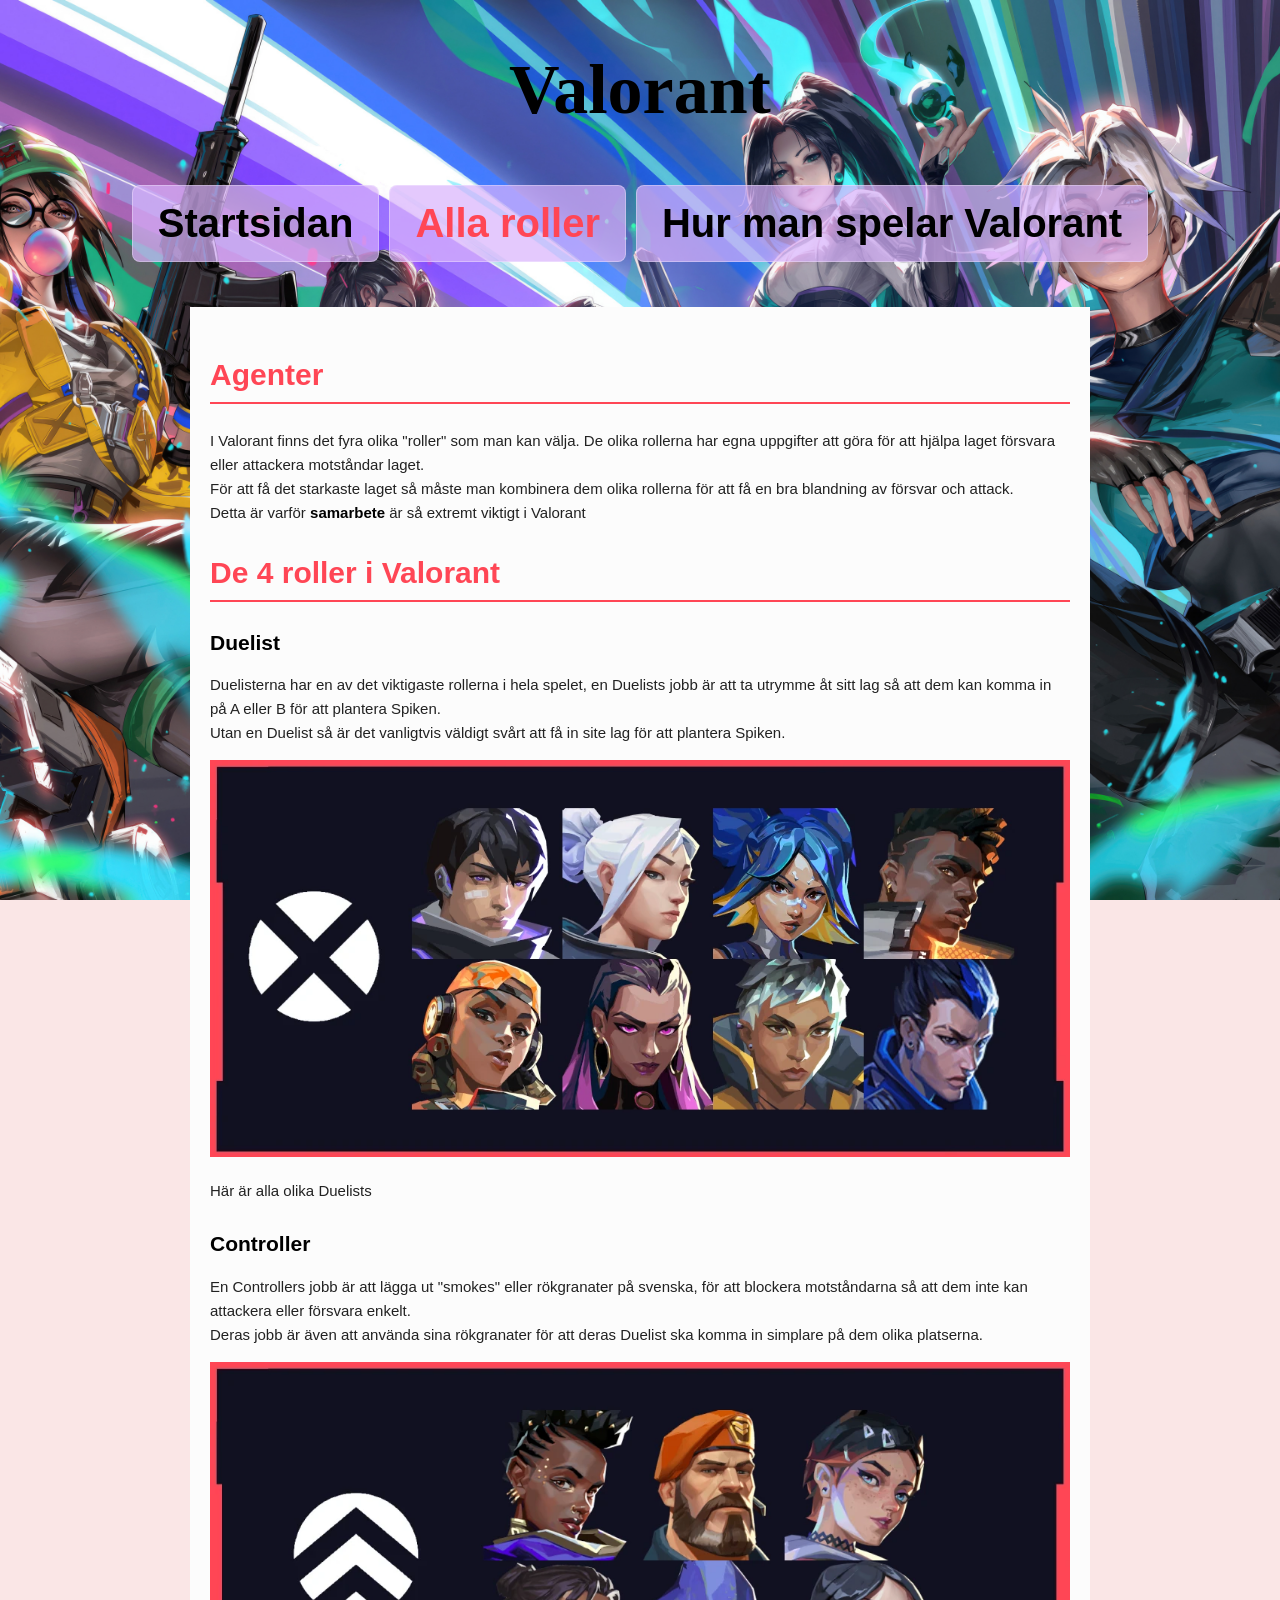
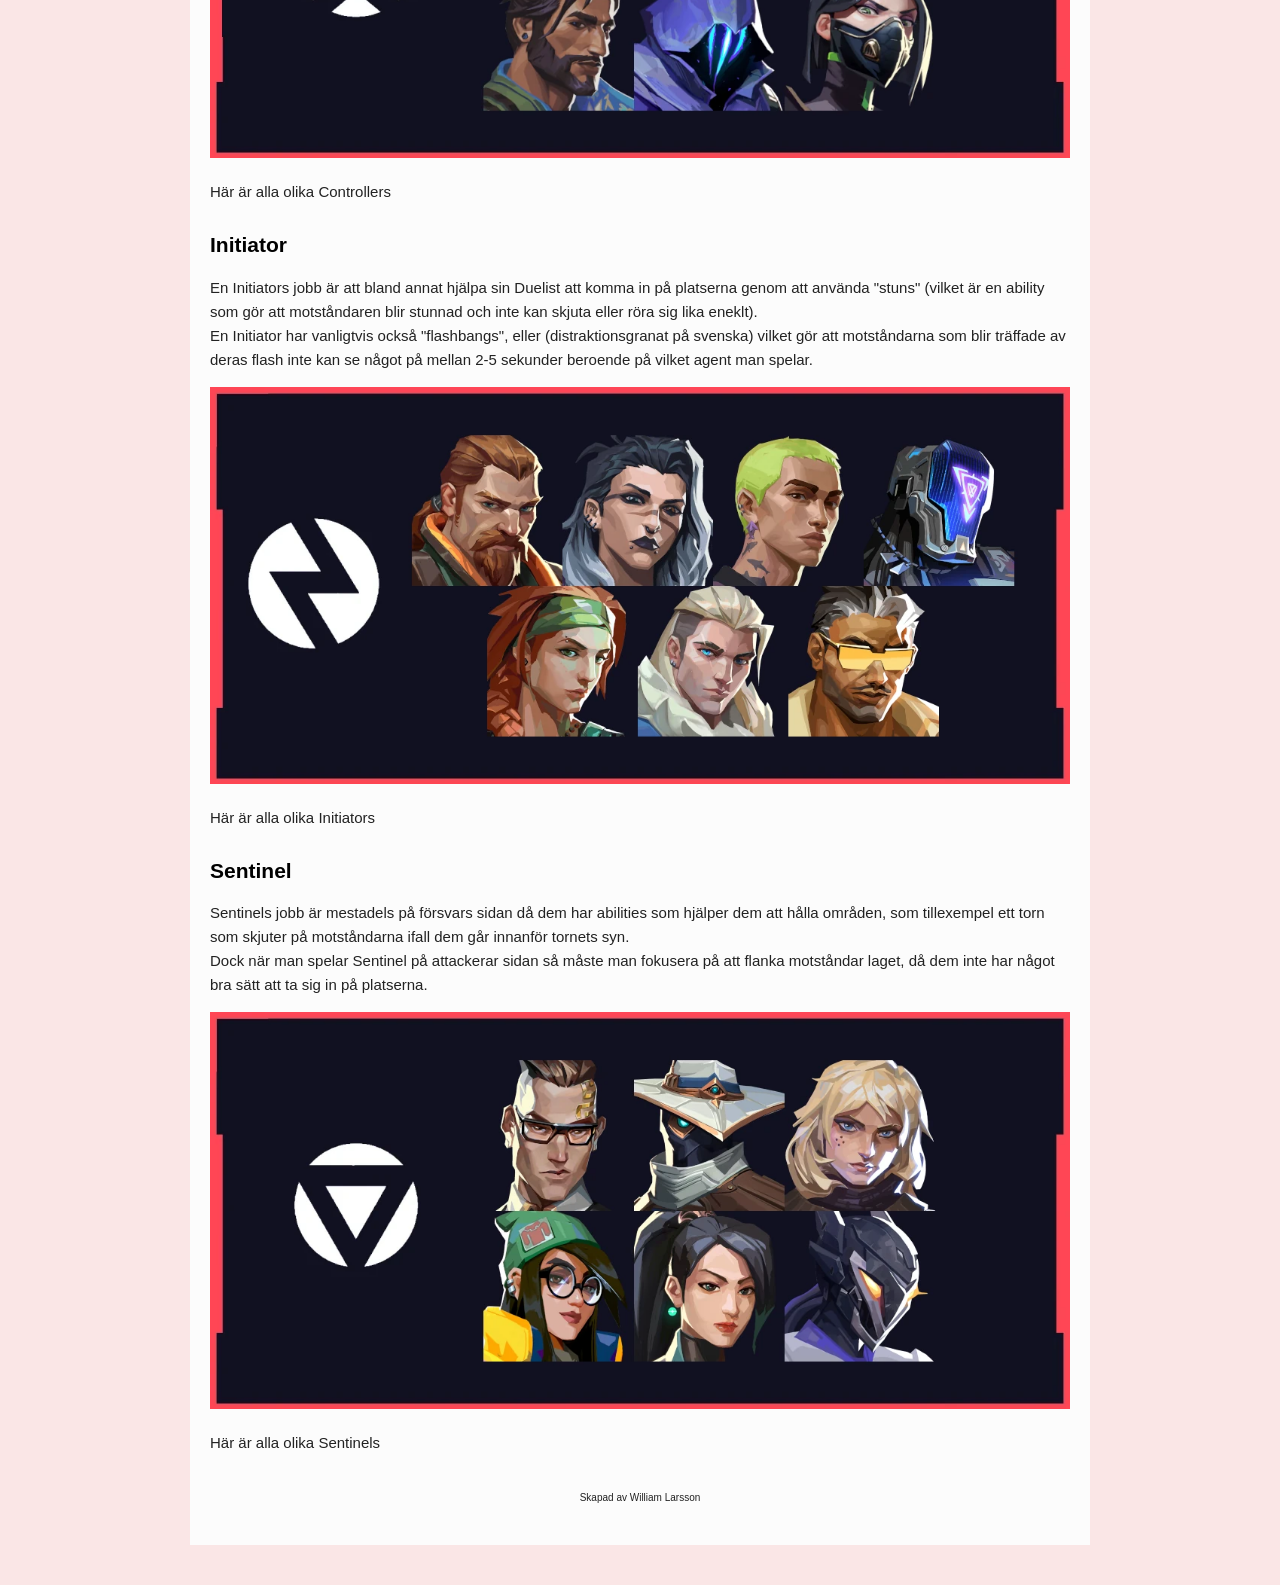
==== Valorant/Roles.html @ bc64bfe8 "Added everything" ====
<!DOCTYPE html>
<html lang="sv">
<head>
    <meta charset="UTF-8">
    <meta name="viewport" content="width=device-width, initial-scale=1.0">
    <title>Roller i Valorant</title>
    <link rel="stylesheet" href="style.css"
    
</head>
<body>
    <header>
    <h1>
        Valorant
    </h1>
    
    </header>
          <nav>
        <ul>
            <li><a href="index.html">Startsidan</a> </li>
            <li><a href="Roles.html" class="aktiv">Alla roller</a></li>
            <li><a href="Spelet.html">Hur man spelar Valorant</a></li>
        </ul>
    </nav>
    <main id="hemsida">
    <h2>
        Agenter
    </h2>
        <p>
        I Valorant finns det fyra olika "roller" som man kan välja. De olika rollerna har egna uppgifter att göra för att hjälpa laget försvara eller attackera motståndar laget. 
    <br>
        För att få det starkaste laget så måste man kombinera dem olika rollerna för att få en bra blandning av försvar och attack. 
    <br>
        Detta är varför <strong>samarbete</strong> är så extremt viktigt i Valorant
        </p>
    <h2>
        De 4 roller i Valorant
    </h2>
    <h3>
        Duelist
    </h3>
        <p>
        Duelisterna har en av det viktigaste rollerna i hela spelet, en Duelists jobb är att ta utrymme åt sitt lag så att dem kan komma in på A eller B för att plantera Spiken. 
    <br>
        Utan en Duelist så är det vanligtvis väldigt svårt att få in site lag för att plantera Spiken.
        </p> 
   
        <img src="Bilder/duelists.webp" alt="Duelists">
    <br>
        <p>
        Här är alla olika Duelists
        </p>
    
    <h3>
        Controller      
    </h3>
        <p>
        En Controllers jobb är att lägga ut "smokes" eller rökgranater på svenska, för att blockera motståndarna så att dem inte kan attackera eller försvara enkelt. 
        <br>
        Deras jobb är även att använda sina rökgranater för att deras Duelist ska komma in simplare på dem olika platserna.
        </p>

        <img src="Bilder/controllers.webp" alt="Controllers">  
    <br>
        <p>
            Här är alla olika Controllers
        </p>
    <h3>
        Initiator
    </h3>
        <p>
        En Initiators jobb är att bland annat hjälpa sin Duelist att komma in på platserna genom att använda "stuns" (vilket är en ability som gör att motståndaren blir stunnad och inte kan skjuta eller röra sig lika eneklt).
    <br>
        En Initiator har vanligtvis också "flashbangs", eller (distraktionsgranat på svenska) vilket gör att motståndarna som blir träffade av deras flash inte kan se något på mellan 2-5 sekunder beroende på vilket agent man spelar.
        </p>
   
        <img src="Bilder/initiators.webp" alt="Initiators">
   <br>
        <p>
            Här är alla olika Initiators
        </p>
    <h3>
        Sentinel
    </h3>
        <p>
        Sentinels jobb är mestadels på försvars sidan då dem har abilities som hjälper dem att hålla områden, som tillexempel ett torn som skjuter på motståndarna ifall dem går innanför tornets syn.
        <br>
        Dock när man spelar Sentinel på attackerar sidan så måste man fokusera på att flanka motståndar laget, då dem inte har något bra sätt att ta sig in på platserna.
    </p>
  
        <img src="Bilder/sentinels.webp" alt="Sentinels"
    <br>
        <p>
        Här är alla olika Sentinels
        </p>
        <footer>
    Skapad av William Larsson
</footer>
</main>

</body>
</html>
---- Valorant/style.css ----
body {
    margin: 0;
    font-family: Verdana, Geneva, Tahoma, sans-serif;
    background-color: #d8c8c8;
       margin: 0;
    font-family: Verdana, Geneva, Tahoma, sans-serif;
    background-color: #fae6e6;
    background-image: url("Bilder/Valorant\ bakgrund.jpg");
    background-size: cover;
    background-position: center;
    background-attachment: fixed;
    color: #222
}
header {
    color: black;
    text-align: center;
    padding: 15px;
    padding: 50px;
    background: transparent;
}
header h1 {
    font-size: 70px;
    margin: 0;
    font-family: 'Times New Roman', Times, serif;
    color: black;
}
nav {
    background-color: #f2f2f2;
    background: transparent;
}
nav ul {
    list-style: none;
    margin: 0;
    padding: 0;
    display: flex;
    justify-content: center;
    font-size: 40px;
    font-weight: bold;
    font-family: Verdana, Geneva, Tahoma, sans-serif;
    flex-wrap: wrap;
}
nav a {
    color: black;
    text-decoration: none;
    padding: 15px 25px;
    display: block;
    border: 1px solid rgba(255,255,255,0.3);
    border-radius: 8px;
    margin: 5px;
    background-color: rgba(217, 179, 252, 0.7);
}
nav a:hover {
    color: #ff4655;
}
.aktiv {
    font-weight: bold;
    color: #ff4655;
}
main {
    width: 90%;
    max-width: 900px;
    margin: 40px auto;
    line-height: 1.5;
}
main img {
    max-width: 100%;
    height: auto;
}
main a {
    color: #ff4655;
    font-weight: bold;
}
main a:hover {
    text-decoration: none;
}
main ul {
    list-style: square;
}
#hemsida {
    background-color: #fcfcfc;
    padding: 20px;
}
header {
    color: white;
    text-align: center;
    padding: 50px;
    background: transparent;
}
footer {
    text-align: center;
    padding: 20px;
    margin-top: 5px;
font-size: 10px;
}
main h2 {
    color: #ff4655;
    font-size: 30px;
    border-bottom: 2px solid;
    padding-bottom: 5px;
}
main h3 {
    color: black;
    font-size: 21px;
    margin-top: 25px;
    margin-bottom: 5px;
}
main p {
    font-size: 15px;
    line-height: 1.6;
}
* {
    box-sizing: border-box;
}
strong {
    color: #000000;
}
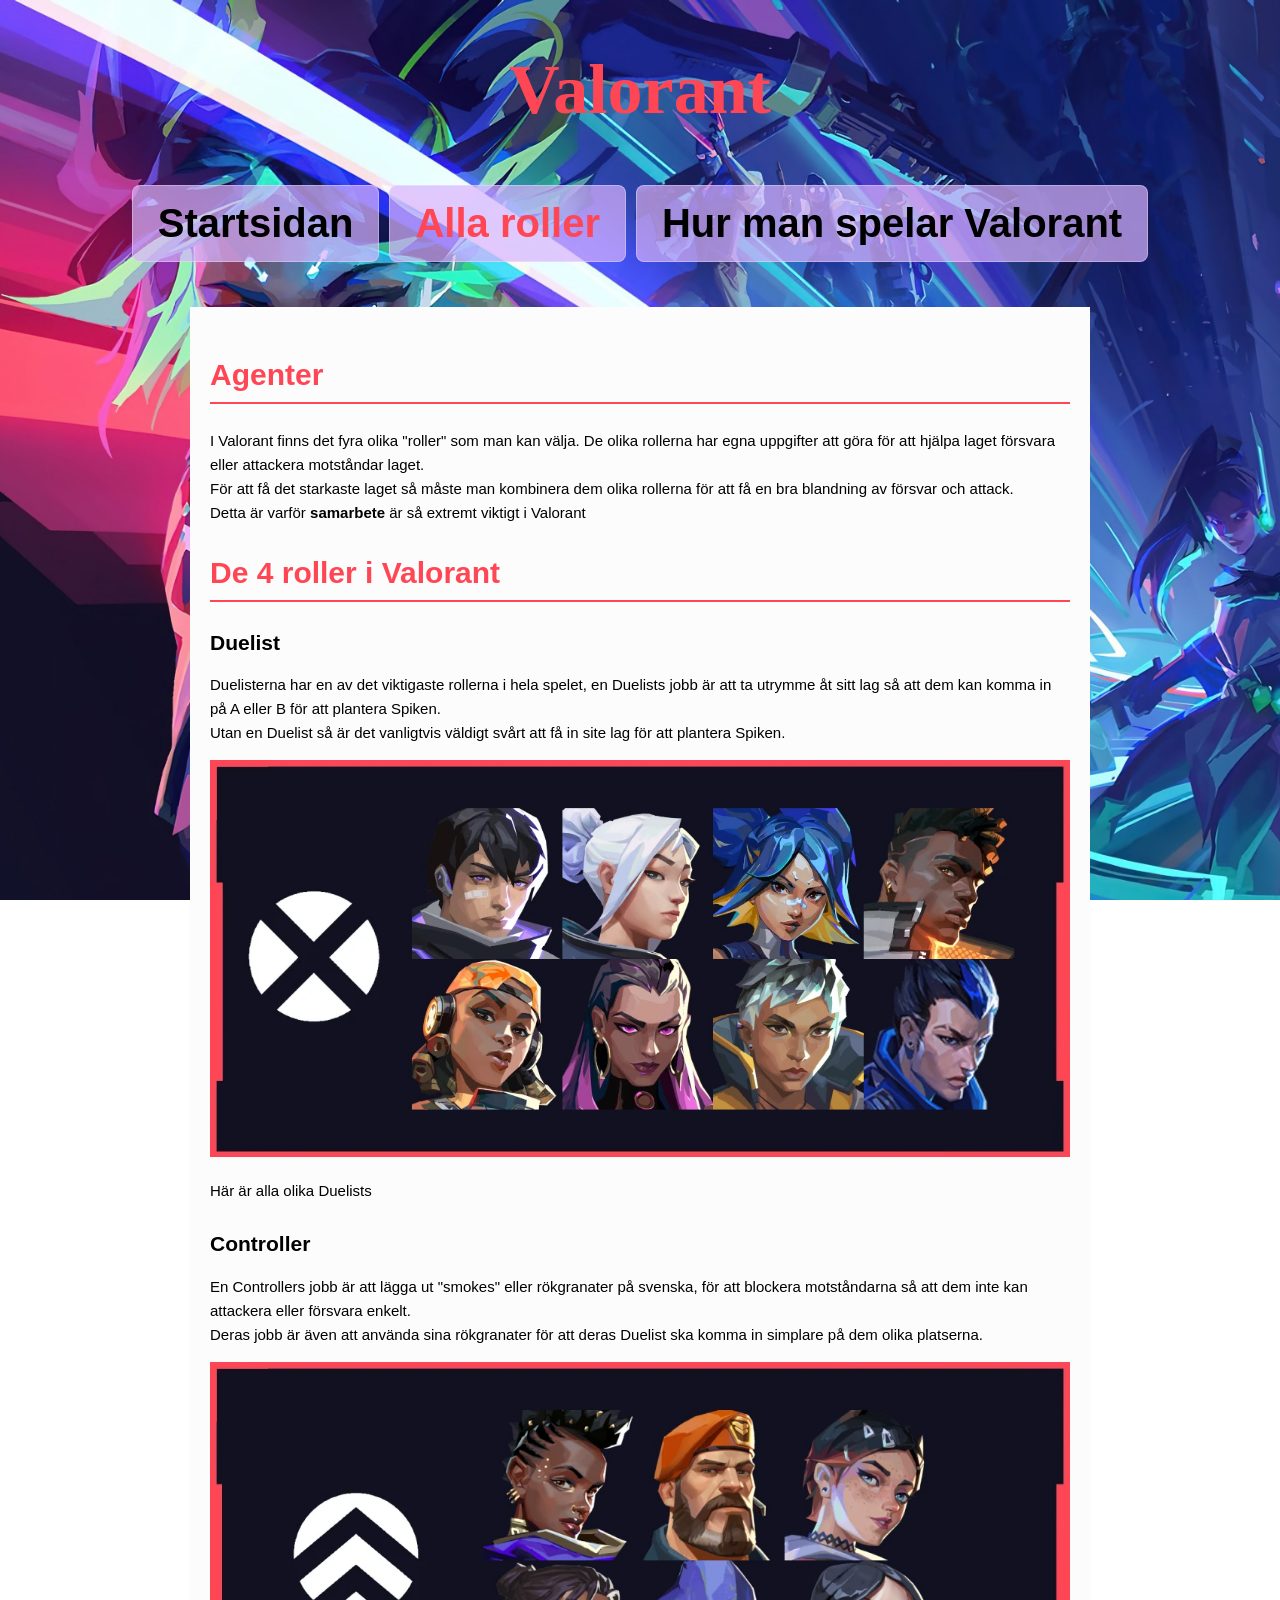
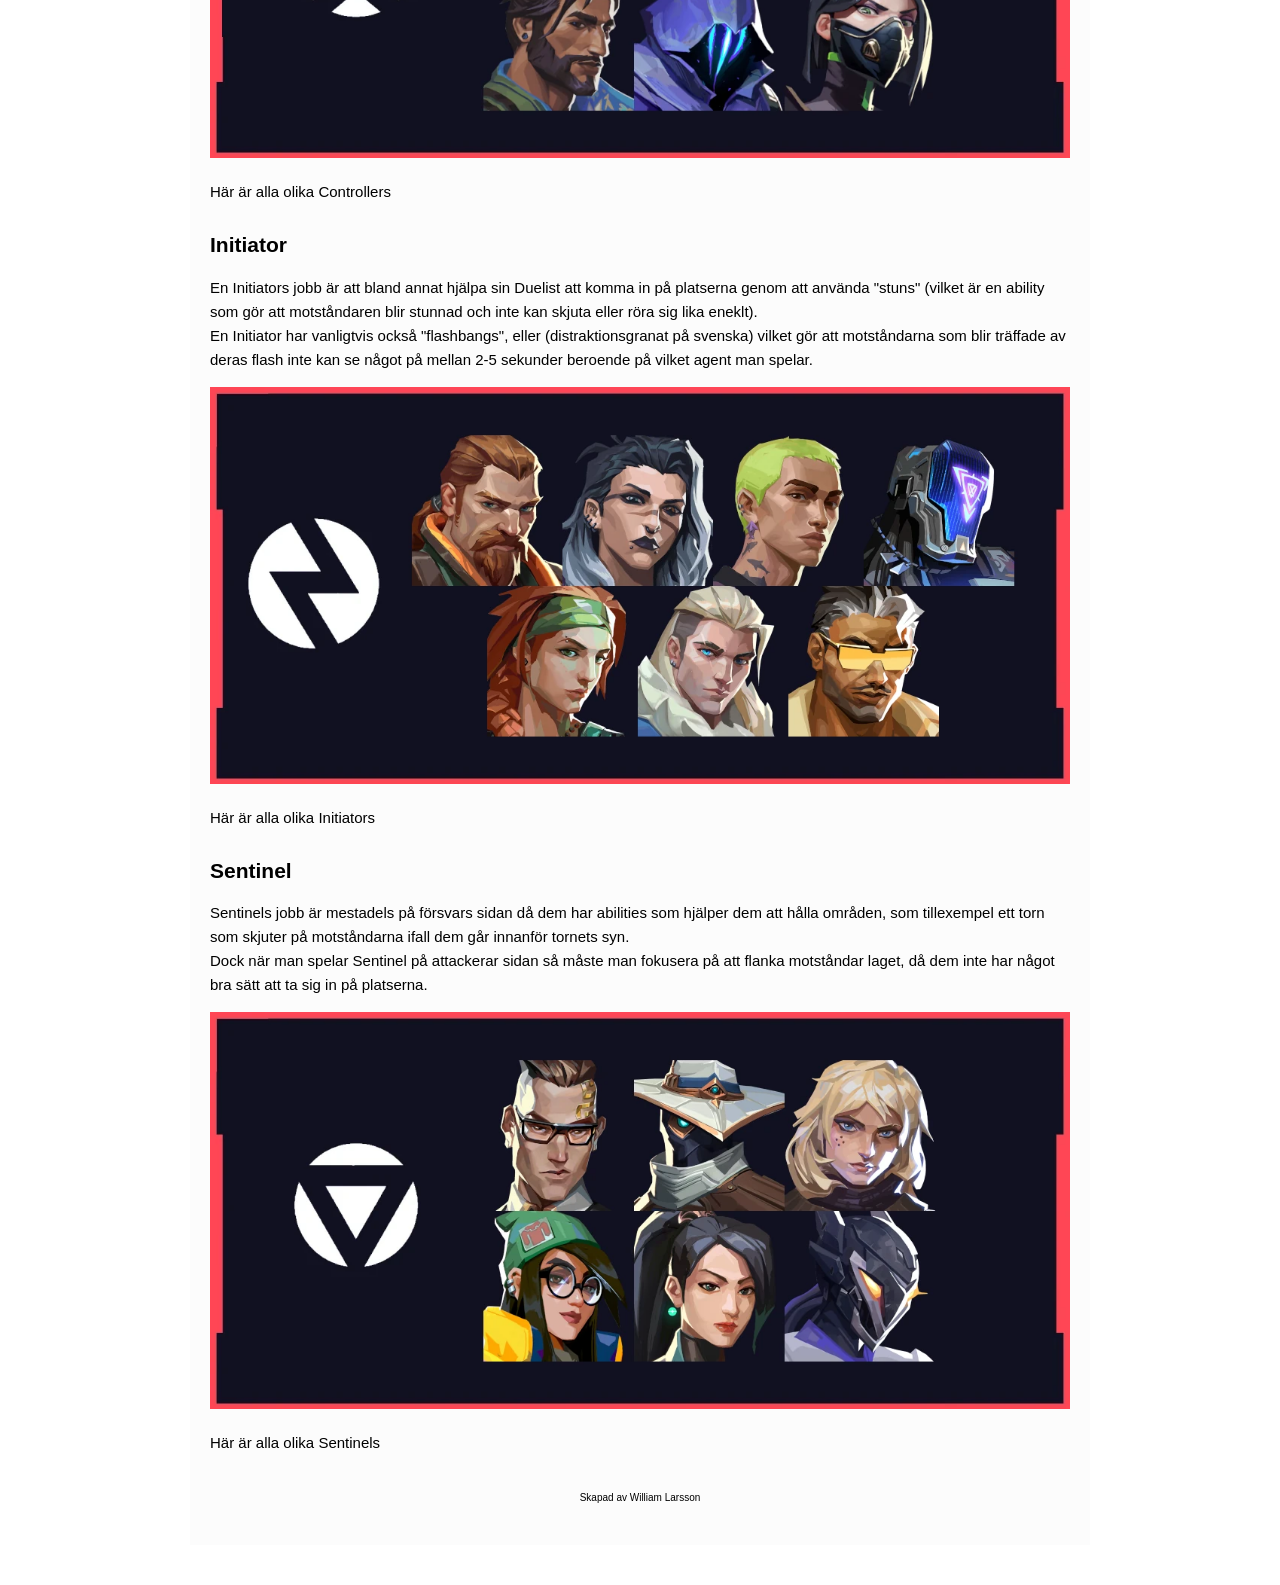
==== commit 36f20791: "Fixed validation" ====
--- a/Valorant/Roles.html
+++ b/Valorant/Roles.html
@@ -4,10 +4,10 @@
     <meta charset="UTF-8">
     <meta name="viewport" content="width=device-width, initial-scale=1.0">
     <title>Roller i Valorant</title>
-    <link rel="stylesheet" href="style.css"
+    <link rel="stylesheet" href="style.css">
     
 </head>
-<body>
+<body class="roller">
     <header>
     <h1>
         Valorant
@@ -87,7 +87,7 @@
         Dock när man spelar Sentinel på attackerar sidan så måste man fokusera på att flanka motståndar laget, då dem inte har något bra sätt att ta sig in på platserna.
     </p>
   
-        <img src="Bilder/sentinels.webp" alt="Sentinels"
+        <img src="Bilder/sentinels.webp" alt="Sentinels">
     <br>
         <p>
         Här är alla olika Sentinels
--- a/Valorant/style.css
+++ b/Valorant/style.css
@@ -1,15 +1,26 @@
-body {
+.start {
     margin: 0;
     font-family: Verdana, Geneva, Tahoma, sans-serif;
-    background-color: #d8c8c8;
-       margin: 0;
-    font-family: Verdana, Geneva, Tahoma, sans-serif;
-    background-color: #fae6e6;
     background-image: url("Bilder/Valorant\ bakgrund.jpg");
     background-size: cover;
     background-position: center;
     background-attachment: fixed;
-    color: #222
+}
+.roller{
+    margin: 0;
+    font-family: Verdana, Geneva, Tahoma, sans-serif;
+    background-image: url("Bilder/bakgrund.jpg");
+    background-size: cover;
+    background-position: center;
+    background-attachment: fixed;
+}
+.spelet {
+    margin: 0;
+    font-family: Verdana, Geneva, Tahoma, sans-serif;
+    background-image: url("Bilder/bakkgrund.jpg");
+    background-size: cover;
+    background-position: center;
+    background-attachment: fixed;
 }
 header {
     color: black;
@@ -22,8 +33,9 @@
     font-size: 70px;
     margin: 0;
     font-family: 'Times New Roman', Times, serif;
-    color: black;
+    color: #ff4655;
 }
+
 nav {
     background-color: #f2f2f2;
     background: transparent;
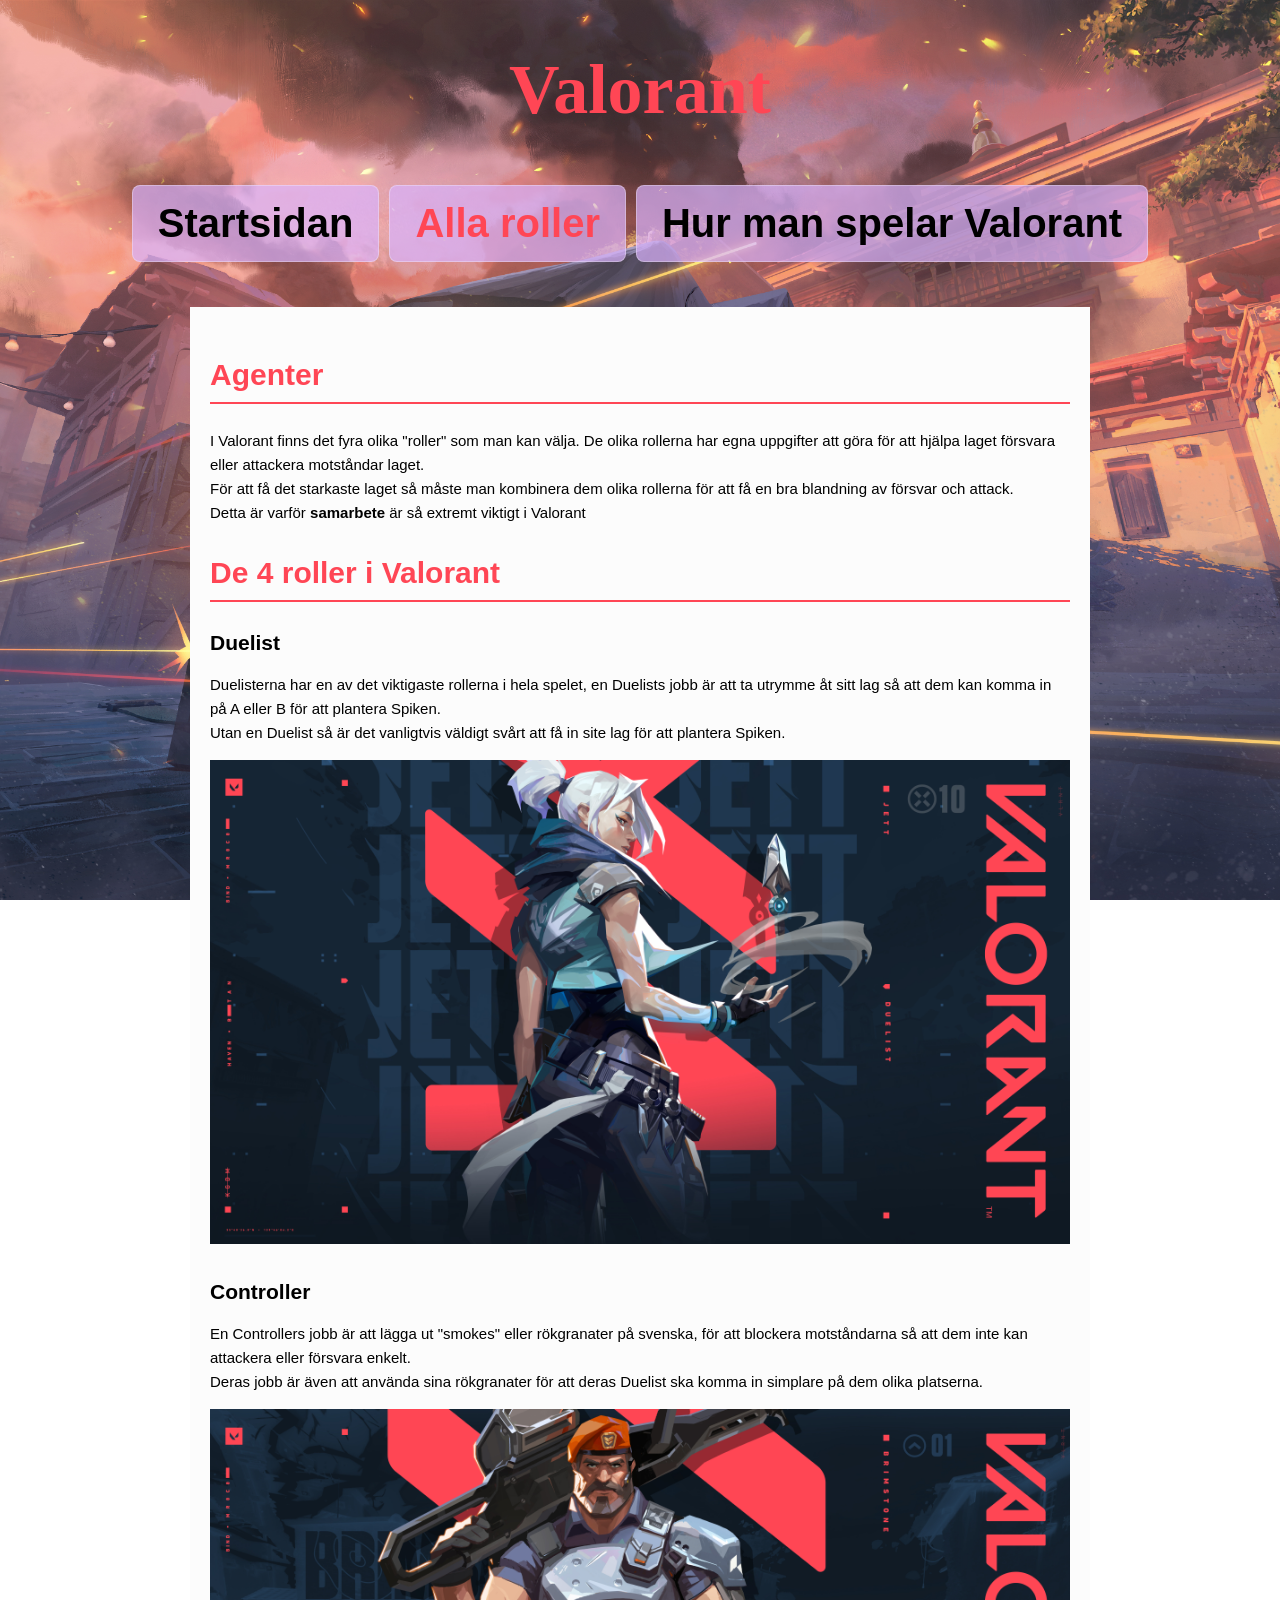
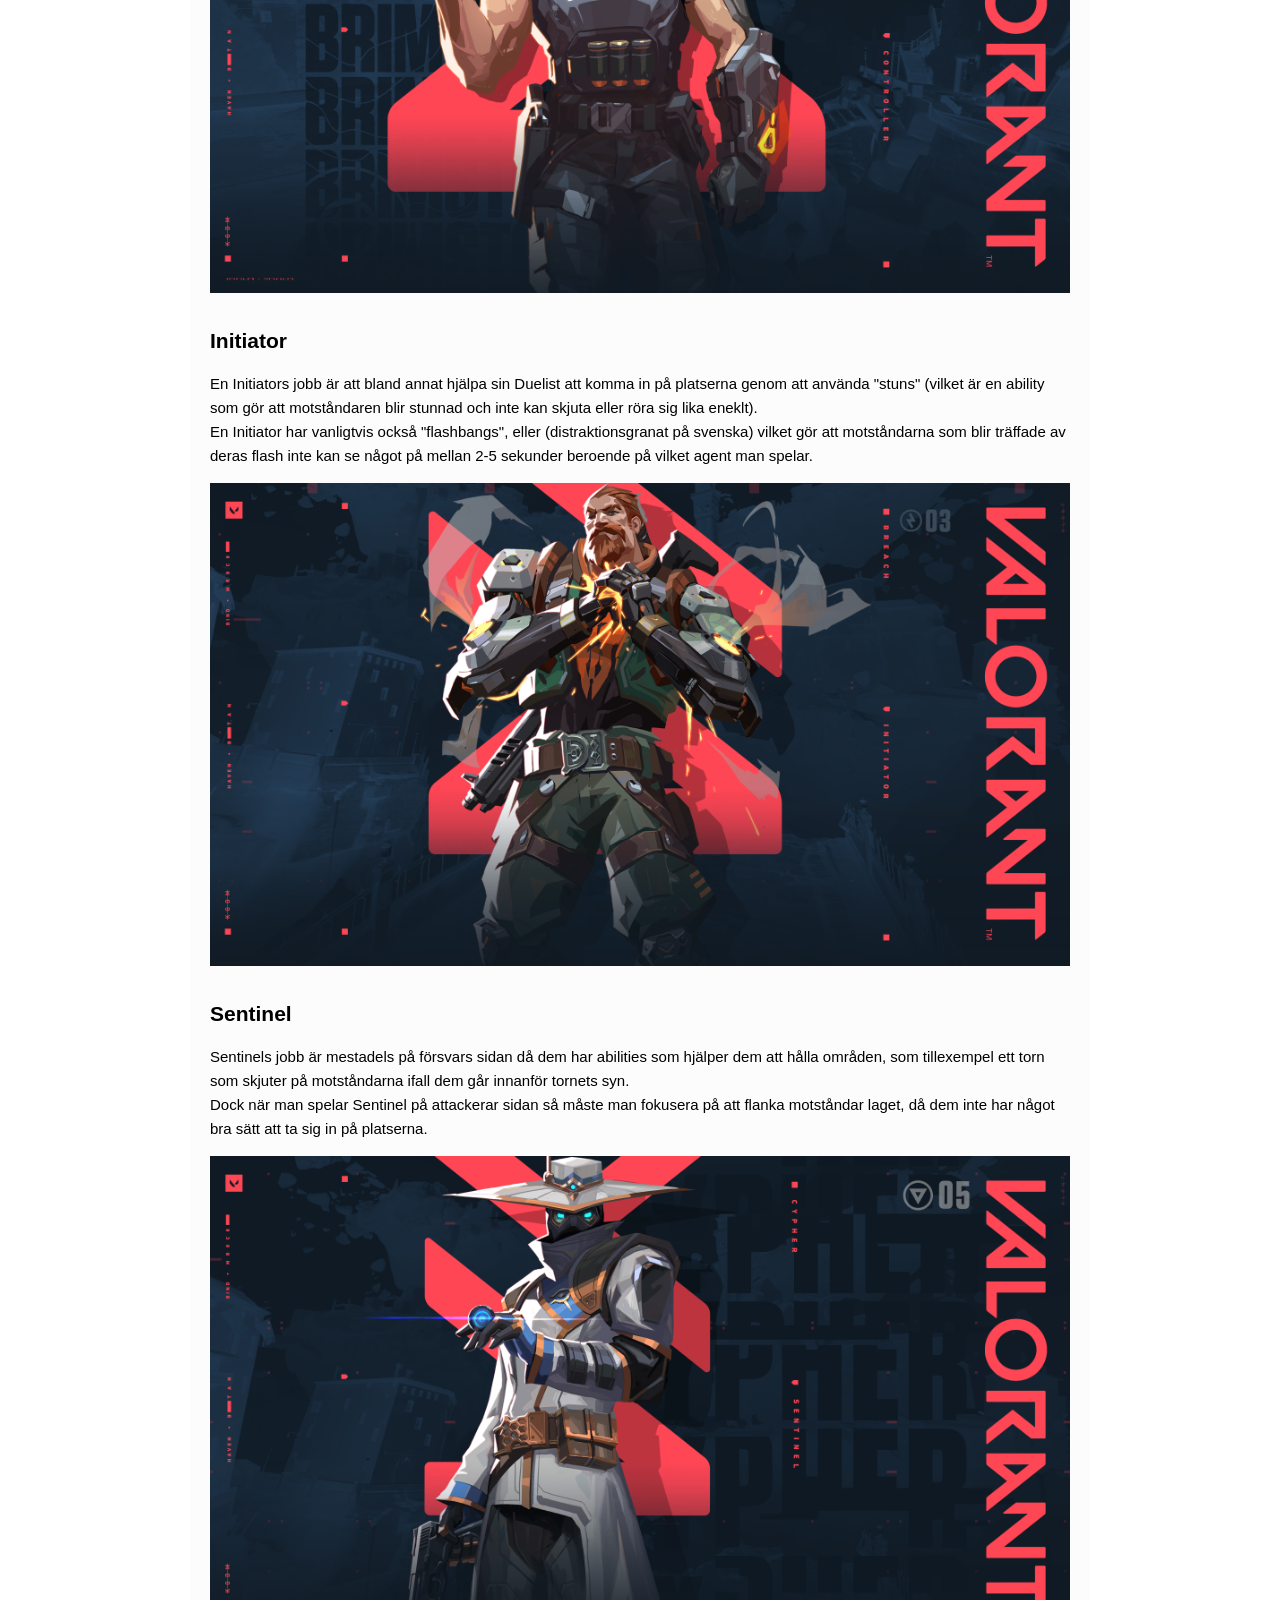
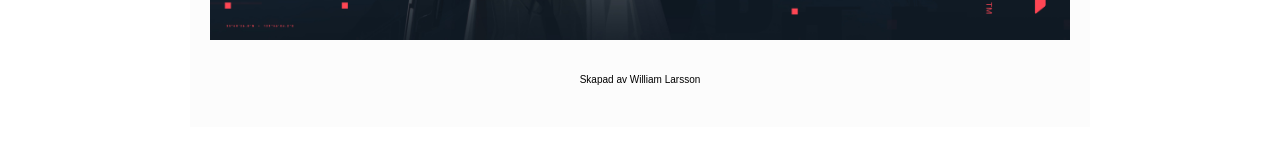
==== commit 233beddc: "fix" ====
--- a/Valorant/Roles.html
+++ b/Valorant/Roles.html
@@ -44,12 +44,8 @@
         Utan en Duelist så är det vanligtvis väldigt svårt att få in site lag för att plantera Spiken.
         </p> 
    
-        <img src="Bilder/duelists.webp" alt="Duelists">
+        <img src="Bilder/VALORANT_Jett_Dark.jpg" alt="Duelists">
     <br>
-        <p>
-        Här är alla olika Duelists
-        </p>
-    
     <h3>
         Controller      
     </h3>
@@ -59,11 +55,8 @@
         Deras jobb är även att använda sina rökgranater för att deras Duelist ska komma in simplare på dem olika platserna.
         </p>
 
-        <img src="Bilder/controllers.webp" alt="Controllers">  
+        <img src="Bilder/VALORANT_Brimm_Dark.jpg" alt="Controllers">  
     <br>
-        <p>
-            Här är alla olika Controllers
-        </p>
     <h3>
         Initiator
     </h3>
@@ -73,11 +66,8 @@
         En Initiator har vanligtvis också "flashbangs", eller (distraktionsgranat på svenska) vilket gör att motståndarna som blir träffade av deras flash inte kan se något på mellan 2-5 sekunder beroende på vilket agent man spelar.
         </p>
    
-        <img src="Bilder/initiators.webp" alt="Initiators">
+        <img src="Bilder/VALORANT_Breach_Dark.jpg" alt="Initiators">
    <br>
-        <p>
-            Här är alla olika Initiators
-        </p>
     <h3>
         Sentinel
     </h3>
@@ -87,11 +77,8 @@
         Dock när man spelar Sentinel på attackerar sidan så måste man fokusera på att flanka motståndar laget, då dem inte har något bra sätt att ta sig in på platserna.
     </p>
   
-        <img src="Bilder/sentinels.webp" alt="Sentinels">
+        <img src="Bilder/VALORANT_Cypher_Dark.jpg" alt="Sentinels">
     <br>
-        <p>
-        Här är alla olika Sentinels
-        </p>
         <footer>
     Skapad av William Larsson
 </footer>
--- a/Valorant/style.css
+++ b/Valorant/style.css
@@ -1,7 +1,7 @@
 .start {
     margin: 0;
     font-family: Verdana, Geneva, Tahoma, sans-serif;
-    background-image: url("Bilder/Valorant\ bakgrund.jpg");
+    background-image: url("Bilder/Valorant_Launch_KV_424_designpass_F.jpg");
     background-size: cover;
     background-position: center;
     background-attachment: fixed;
@@ -9,7 +9,7 @@
 .roller{
     margin: 0;
     font-family: Verdana, Geneva, Tahoma, sans-serif;
-    background-image: url("Bilder/bakgrund.jpg");
+    background-image: url("Bilder/China_CG_Sagefire_Full.jpg");
     background-size: cover;
     background-position: center;
     background-attachment: fixed;
@@ -17,7 +17,7 @@
 .spelet {
     margin: 0;
     font-family: Verdana, Geneva, Tahoma, sans-serif;
-    background-image: url("Bilder/bakkgrund.jpg");
+    background-image: url("Bilder/China_CG_Jett_Jump_Full.jpg");
     background-size: cover;
     background-position: center;
     background-attachment: fixed;
